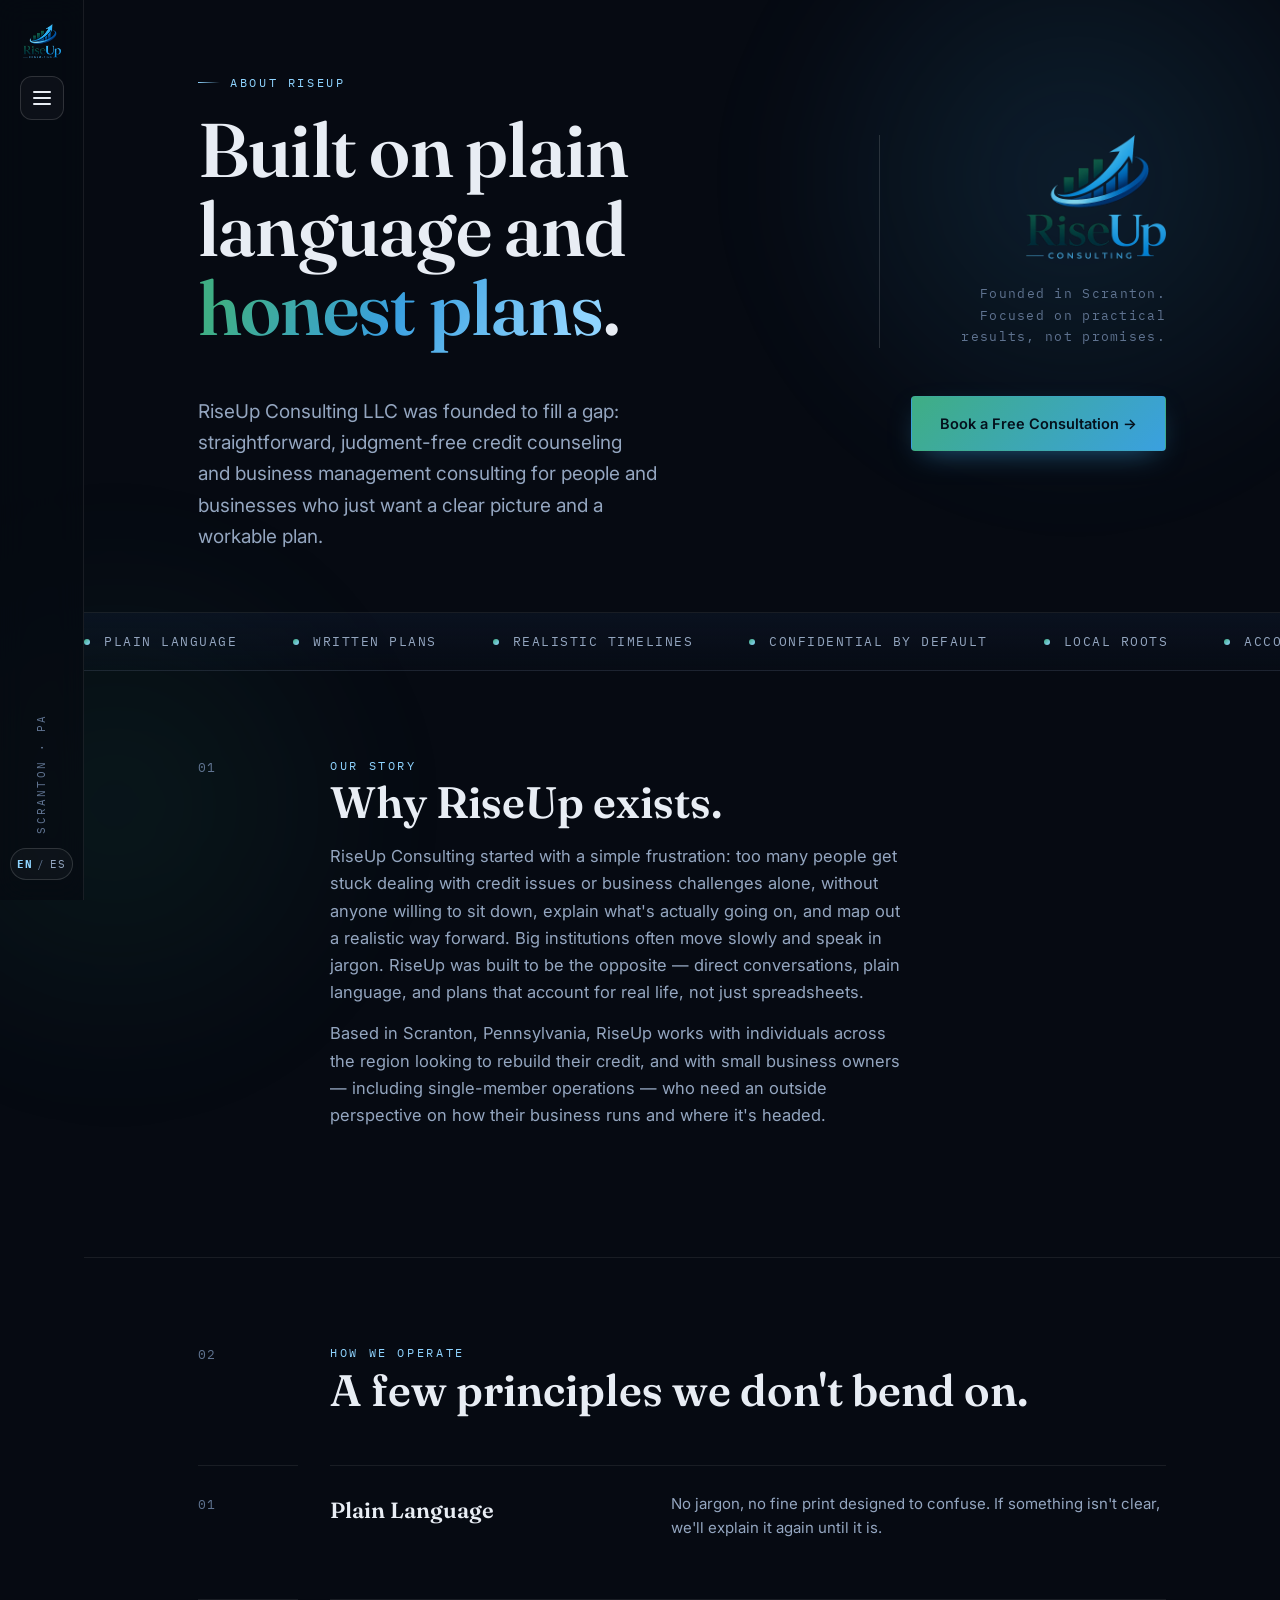
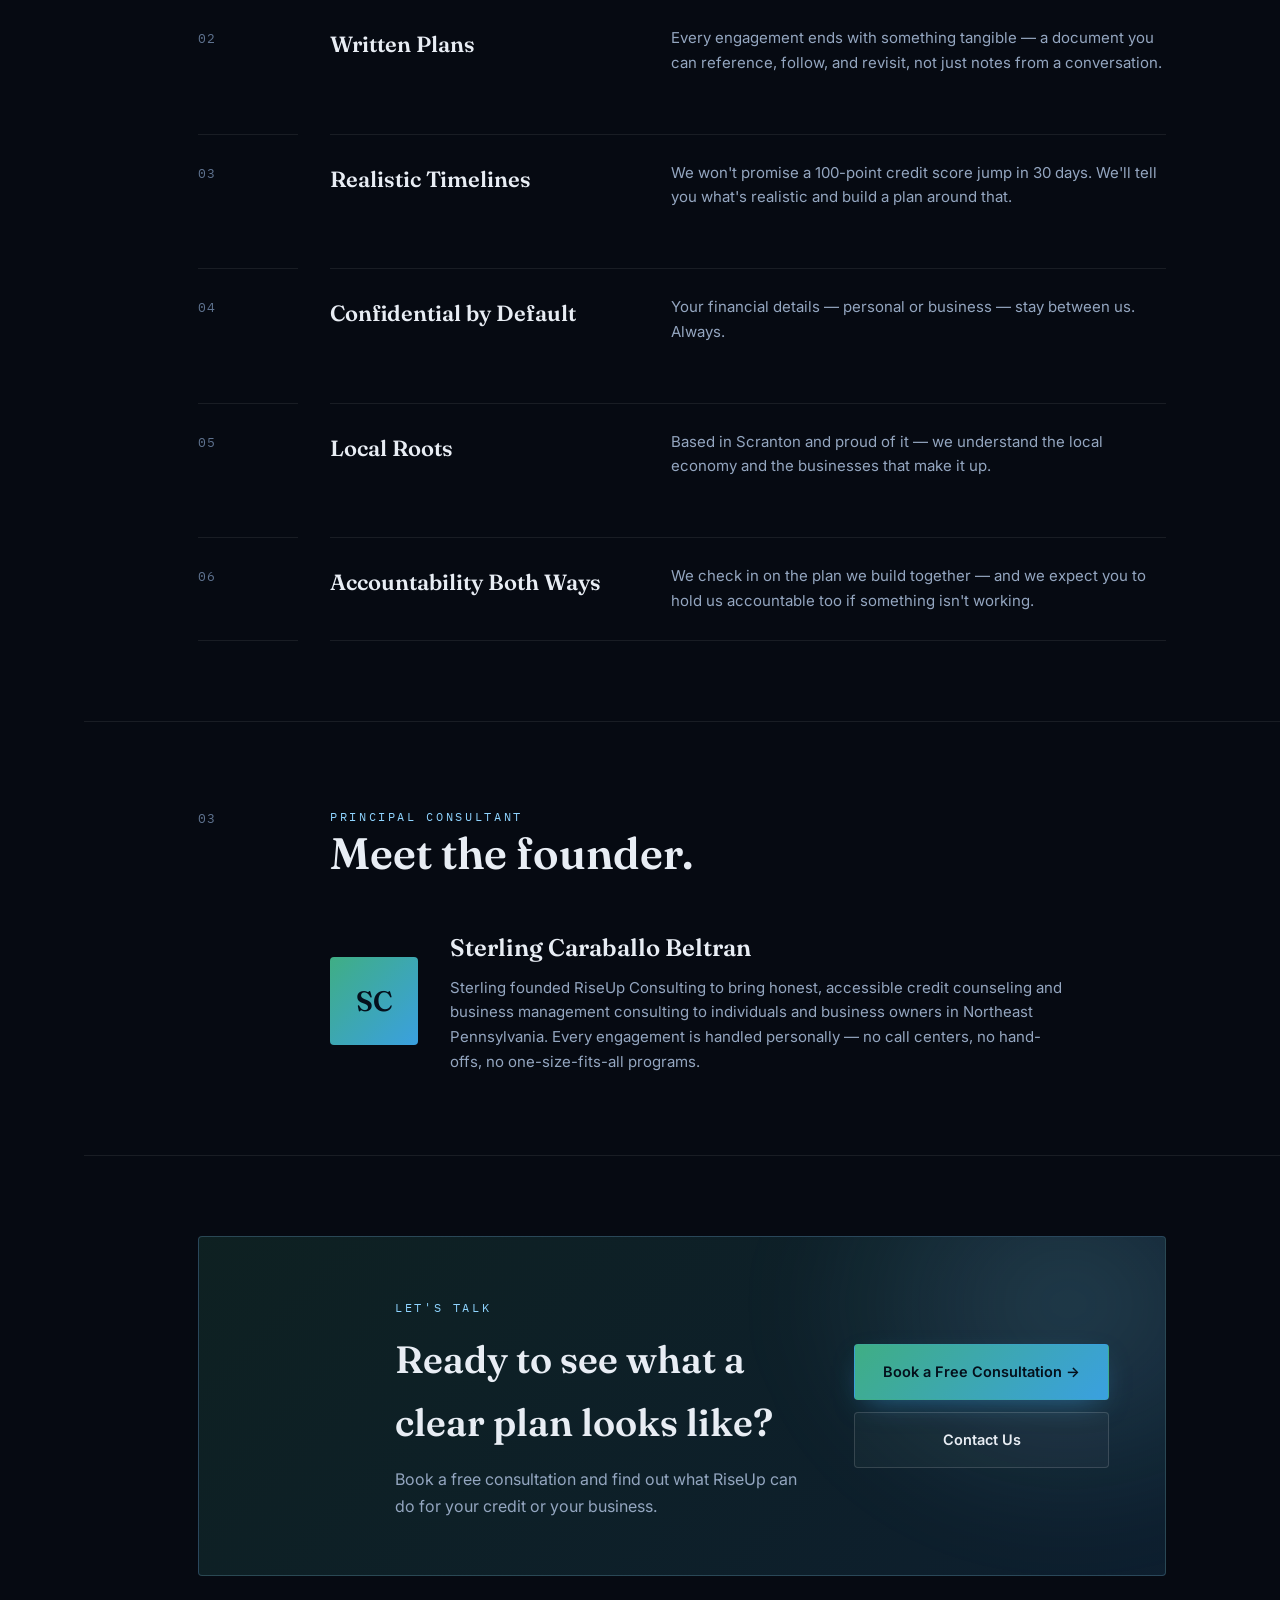
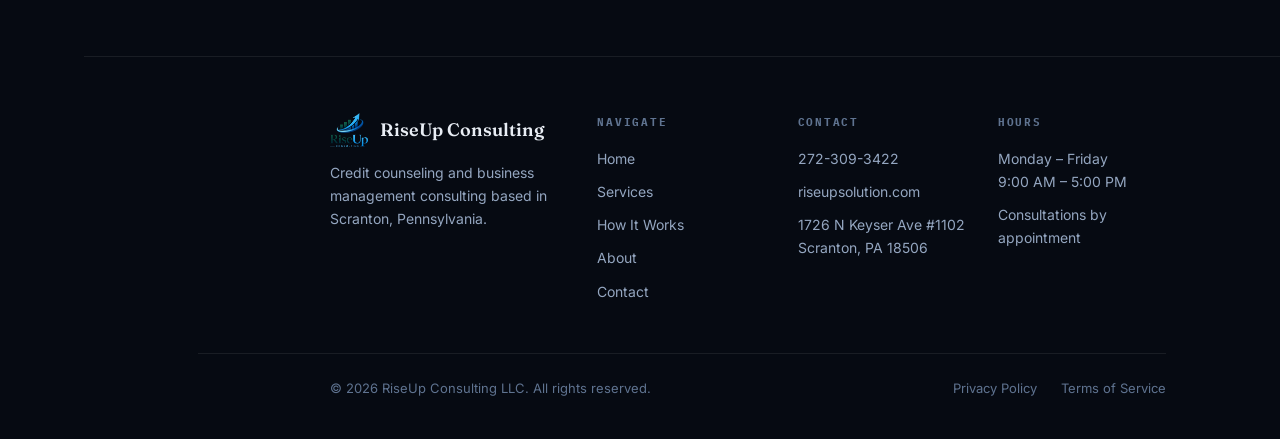
==== about.html @ 9108b045 "Add files via upload" ====
<!DOCTYPE html>
<html lang="en" data-lang="en">
<head>
  <meta charset="UTF-8" />
  <meta name="viewport" content="width=device-width, initial-scale=1.0" />
  <title>About | RiseUp Consulting</title>
  <meta name="description" content="Meet RiseUp Consulting, a Scranton, PA based credit counseling and business management consulting practice founded by Sterling Caraballo Beltran." />
  <link rel="preconnect" href="https://fonts.googleapis.com">
  <link rel="preconnect" href="https://fonts.gstatic.com" crossorigin>
  <link href="https://fonts.googleapis.com/css2?family=Fraunces:opsz,wght@9..144,500;9..144,600;9..144,700&family=Inter:wght@400;500;600;700&family=IBM+Plex+Mono:wght@400;500&display=swap" rel="stylesheet">
  <link rel="stylesheet" href="assets/styles.css" />
</head>
<body>

  <!-- ===== DESKTOP LEFT RAIL ===== -->
  <nav class="rail">
    <div class="rail-top">
      <a href="index.html" class="rail-logo"><img src="assets/logo.png" alt="RiseUp Consulting" /></a>
      <button class="rail-menu-btn" data-drawer-open aria-label="Open menu">
        <span></span><span></span><span></span>
      </button>
    </div>
    <div class="rail-bottom">
      <span class="rail-vertical-label">Scranton · PA</span>
      <button class="rail-lang" data-lang-toggle data-current="en" aria-label="Toggle language">
        <span class="lang-en">EN</span><span class="lang-pipe">/</span><span class="lang-es">ES</span>
      </button>
    </div>
  </nav>

  <!-- ===== MOBILE TOP BAR ===== -->
  <div class="mobile-bar">
    <a href="index.html" class="mobile-bar-brand">
      <img src="assets/logo.png" alt="RiseUp Consulting" />
      <span class="mobile-bar-brand-text">Rise<span class="accent" style="color:var(--blue-light);">Up</span></span>
    </a>
    <div class="mobile-bar-actions">
      <button class="mobile-lang" data-lang-toggle data-current="en" aria-label="Toggle language">
        <span class="lang-en">EN</span><span class="lang-pipe">/</span><span class="lang-es">ES</span>
      </button>
      <button class="mobile-menu-btn" data-drawer-open aria-label="Open menu">
        <span></span><span></span><span></span>
      </button>
    </div>
  </div>

  <!-- ===== NAV DRAWER ===== -->
  <div class="drawer-overlay" data-drawer-close></div>
  <aside class="drawer">
    <div class="drawer-head">
      <a href="index.html" class="drawer-brand">
        <img src="assets/logo.png" alt="RiseUp Consulting" />
        <span class="drawer-brand-text">Rise<span class="accent">Up</span> Consulting</span>
      </a>
      <button class="drawer-close" data-drawer-close aria-label="Close menu">✕</button>
    </div>
    <nav class="drawer-nav">
      <a href="index.html"><span class="idx">01</span> <span lang="en">Home</span><span lang="es">Inicio</span></a>
      <a href="services.html"><span class="idx">02</span> <span lang="en">Services</span><span lang="es">Servicios</span></a>
      <a href="how-it-works.html"><span class="idx">03</span> <span lang="en">How It Works</span><span lang="es">Cómo Funciona</span></a>
      <a href="about.html" class="active"><span class="idx">04</span> <span lang="en">About</span><span lang="es">Nosotros</span></a>
      <a href="contact.html"><span class="idx">05</span> <span lang="en">Contact</span><span lang="es">Contacto</span></a>
    </nav>
    <div class="drawer-cta">
      <a href="https://calendly.com/sterling-riseupsolution/30min" target="_blank" rel="noopener" class="btn btn-primary">
        <span lang="en">Book a Free Consultation →</span><span lang="es">Reservar Consulta Gratis →</span>
      </a>
      <div class="drawer-meta">
        272-309-3422<br>
        1726 N Keyser Ave #1102<br>
        Scranton, PA 18506
      </div>
    </div>
  </aside>

  <div class="page">

    <!-- ===== PAGE HEADER ===== -->
    <section class="hero">
      <div class="wrap">
        <div class="hero-top">
          <div>
            <span class="eyebrow"><span lang="en">About RiseUp</span><span lang="es">Sobre RiseUp</span></span>
            <h1>
              <span lang="en">Built on plain language and <span class="grad">honest plans</span>.</span>
              <span lang="es">Construido sobre lenguaje claro y <span class="grad">planes honestos</span>.</span>
            </h1>
          </div>
          <div class="hero-kicker">
            <img src="assets/logo.png" alt="RiseUp Consulting" class="hero-logo" />
            <span lang="en">Founded in Scranton.<br>Focused on practical results, not promises.</span>
            <span lang="es">Fundado en Scranton.<br>Enfocado en resultados prácticos, no promesas.</span>
          </div>
        </div>
        <div class="hero-bottom">
          <p class="hero-lead">
            <span lang="en">RiseUp Consulting LLC was founded to fill a gap: straightforward, judgment-free credit counseling and business management consulting for people and businesses who just want a clear picture and a workable plan.</span>
            <span lang="es">RiseUp Consulting LLC fue fundada para llenar un vacío: asesoría de crédito y consultoría de gestión empresarial directa y sin juicios para personas y negocios que solo quieren una imagen clara y un plan viable.</span>
          </p>
          <div class="hero-actions">
            <a href="https://calendly.com/sterling-riseupsolution/30min" target="_blank" rel="noopener" class="btn btn-primary">
              <span lang="en">Book a Free Consultation →</span><span lang="es">Reservar Consulta Gratis →</span>
            </a>
          </div>
        </div>
      </div>
    </section>

    <!-- ===== MARQUEE ===== -->
    <div class="marquee-section">
      <div class="marquee">
        <div class="marquee-track">
          <div class="marquee-item"><span class="dot"></span> <span lang="en">Plain Language</span><span lang="es">Lenguaje Claro</span></div>
          <div class="marquee-item"><span class="dot"></span> <span lang="en">Written Plans</span><span lang="es">Planes por Escrito</span></div>
          <div class="marquee-item"><span class="dot"></span> <span lang="en">Realistic Timelines</span><span lang="es">Plazos Realistas</span></div>
          <div class="marquee-item"><span class="dot"></span> <span lang="en">Confidential by Default</span><span lang="es">Confidencial por Defecto</span></div>
          <div class="marquee-item"><span class="dot"></span> <span lang="en">Local Roots</span><span lang="es">Raíces Locales</span></div>
          <div class="marquee-item"><span class="dot"></span> <span lang="en">Accountability Both Ways</span><span lang="es">Responsabilidad Mutua</span></div>
        </div>
      </div>
    </div>

    <!-- ===== FOUNDER STORY ===== -->
    <section class="section">
      <div class="wrap">
        <div class="section-head">
          <span class="sec-num">01</span>
          <div>
            <span class="eyebrow no-rule"><span lang="en">Our Story</span><span lang="es">Nuestra Historia</span></span>
            <h2><span lang="en">Why RiseUp exists.</span><span lang="es">Por qué existe RiseUp.</span></h2>
            <p>
              <span lang="en">RiseUp Consulting started with a simple frustration: too many people get stuck dealing with credit issues or business challenges alone, without anyone willing to sit down, explain what's actually going on, and map out a realistic way forward. Big institutions often move slowly and speak in jargon. RiseUp was built to be the opposite — direct conversations, plain language, and plans that account for real life, not just spreadsheets.</span>
              <span lang="es">RiseUp Consulting comenzó con una frustración simple: demasiadas personas se quedan atascadas lidiando solas con problemas de crédito o desafíos empresariales, sin nadie dispuesto a sentarse, explicar lo que realmente está pasando y trazar un camino realista hacia adelante. Las grandes instituciones a menudo se mueven lento y hablan en jerga. RiseUp fue construido para ser lo opuesto — conversaciones directas, lenguaje claro y planes que toman en cuenta la vida real, no solo hojas de cálculo.</span>
            </p>
            <p>
              <span lang="en">Based in Scranton, Pennsylvania, RiseUp works with individuals across the region looking to rebuild their credit, and with small business owners — including single-member operations — who need an outside perspective on how their business runs and where it's headed.</span>
              <span lang="es">Con sede en Scranton, Pensilvania, RiseUp trabaja con individuos de toda la región que buscan reconstruir su crédito, y con propietarios de pequeños negocios — incluidas operaciones de un solo dueño — que necesitan una perspectiva externa sobre cómo opera su negocio y hacia dónde se dirige.</span>
            </p>
          </div>
        </div>
      </div>
    </section>

    <!-- ===== VALUES — offset list ===== -->
    <section class="section">
      <div class="wrap">
        <div class="section-head">
          <span class="sec-num">02</span>
          <div>
            <span class="eyebrow no-rule"><span lang="en">How We Operate</span><span lang="es">Cómo Operamos</span></span>
            <h2><span lang="en">A few principles we don't bend on.</span><span lang="es">Algunos principios que no negociamos.</span></h2>
          </div>
        </div>
        <div class="offset-list">
          <div class="offset-row">
            <span class="row-num">01</span>
            <div class="row-body">
              <h3><span lang="en">Plain Language</span><span lang="es">Lenguaje Claro</span></h3>
              <p><span lang="en">No jargon, no fine print designed to confuse. If something isn't clear, we'll explain it again until it is.</span><span lang="es">Sin jerga, sin letra pequeña diseñada para confundir. Si algo no está claro, lo explicamos de nuevo hasta que lo esté.</span></p>
            </div>
          </div>
          <div class="offset-row">
            <span class="row-num">02</span>
            <div class="row-body">
              <h3><span lang="en">Written Plans</span><span lang="es">Planes por Escrito</span></h3>
              <p><span lang="en">Every engagement ends with something tangible — a document you can reference, follow, and revisit, not just notes from a conversation.</span><span lang="es">Cada proyecto termina con algo tangible — un documento que puedes consultar, seguir y revisar, no solo notas de una conversación.</span></p>
            </div>
          </div>
          <div class="offset-row">
            <span class="row-num">03</span>
            <div class="row-body">
              <h3><span lang="en">Realistic Timelines</span><span lang="es">Plazos Realistas</span></h3>
              <p><span lang="en">We won't promise a 100-point credit score jump in 30 days. We'll tell you what's realistic and build a plan around that.</span><span lang="es">No prometemos un aumento de 100 puntos en el puntaje de crédito en 30 días. Te diremos qué es realista y construiremos un plan en torno a eso.</span></p>
            </div>
          </div>
          <div class="offset-row">
            <span class="row-num">04</span>
            <div class="row-body">
              <h3><span lang="en">Confidential by Default</span><span lang="es">Confidencial por Defecto</span></h3>
              <p><span lang="en">Your financial details — personal or business — stay between us. Always.</span><span lang="es">Tus detalles financieros — personales o del negocio — se quedan entre nosotros. Siempre.</span></p>
            </div>
          </div>
          <div class="offset-row">
            <span class="row-num">05</span>
            <div class="row-body">
              <h3><span lang="en">Local Roots</span><span lang="es">Raíces Locales</span></h3>
              <p><span lang="en">Based in Scranton and proud of it — we understand the local economy and the businesses that make it up.</span><span lang="es">Con sede en Scranton y orgullosos de ello — entendemos la economía local y los negocios que la conforman.</span></p>
            </div>
          </div>
          <div class="offset-row">
            <span class="row-num">06</span>
            <div class="row-body">
              <h3><span lang="en">Accountability Both Ways</span><span lang="es">Responsabilidad Mutua</span></h3>
              <p><span lang="en">We check in on the plan we build together — and we expect you to hold us accountable too if something isn't working.</span><span lang="es">Damos seguimiento al plan que construimos juntos — y esperamos que tú también nos hagas responsables si algo no está funcionando.</span></p>
            </div>
          </div>
        </div>
      </div>
    </section>

    <!-- ===== FOUNDER BLOCK ===== -->
    <section class="section">
      <div class="wrap">
        <div class="section-head">
          <span class="sec-num">03</span>
          <div>
            <span class="eyebrow no-rule"><span lang="en">Principal Consultant</span><span lang="es">Consultor Principal</span></span>
            <h2><span lang="en">Meet the founder.</span><span lang="es">Conoce al fundador.</span></h2>
          </div>
        </div>
        <div class="founder-block">
          <div></div>
          <div class="founder-avatar">SC</div>
          <div>
            <h3 style="font-family: var(--display); font-size: 24px; font-weight: 600; margin-bottom: 8px;">Sterling Caraballo Beltran</h3>
            <p style="color: var(--muted); font-size: 15px; max-width: 620px;">
              <span lang="en">Sterling founded RiseUp Consulting to bring honest, accessible credit counseling and business management consulting to individuals and business owners in Northeast Pennsylvania. Every engagement is handled personally — no call centers, no hand-offs, no one-size-fits-all programs.</span>
              <span lang="es">Sterling fundó RiseUp Consulting para ofrecer asesoría de crédito y consultoría de gestión empresarial honesta y accesible a individuos y propietarios de negocios en el noreste de Pensilvania. Cada proyecto se maneja personalmente — sin centros de llamadas, sin transferencias, sin programas genéricos.</span>
            </p>
          </div>
        </div>
      </div>
    </section>

    <!-- ===== CTA ===== -->
    <section class="section">
      <div class="wrap">
        <div class="cta-band">
          <div></div>
          <div class="cta-band-text">
            <span class="eyebrow no-rule"><span lang="en">Let's Talk</span><span lang="es">Hablemos</span></span>
            <h2><span lang="en">Ready to see what a clear plan looks like?</span><span lang="es">¿Listo para ver cómo se ve un plan claro?</span></h2>
            <p><span lang="en">Book a free consultation and find out what RiseUp can do for your credit or your business.</span><span lang="es">Reserva una consulta gratuita y descubre qué puede hacer RiseUp por tu crédito o tu negocio.</span></p>
          </div>
          <div class="cta-actions">
            <a href="https://calendly.com/sterling-riseupsolution/30min" target="_blank" rel="noopener" class="btn btn-primary">
              <span lang="en">Book a Free Consultation →</span><span lang="es">Reservar Consulta Gratis →</span>
            </a>
            <a href="contact.html" class="btn btn-ghost"><span lang="en">Contact Us</span><span lang="es">Contáctanos</span></a>
          </div>
        </div>
      </div>
    </section>

    <!-- ===== FOOTER ===== -->
    <footer>
      <div class="wrap">
        <div class="footer-grid">
          <div></div>
          <div class="footer-col">
            <div class="footer-brand">
              <img src="assets/logo.png" alt="RiseUp Consulting logo" />
              <span class="footer-brand-text">RiseUp Consulting</span>
            </div>
            <p><span lang="en">Credit counseling and business management consulting based in Scranton, Pennsylvania.</span><span lang="es">Asesoría de crédito y consultoría de gestión empresarial con sede en Scranton, Pensilvania.</span></p>
          </div>
          <div class="footer-col">
            <h4><span lang="en">Navigate</span><span lang="es">Navegar</span></h4>
            <a href="index.html"><span lang="en">Home</span><span lang="es">Inicio</span></a>
            <a href="services.html"><span lang="en">Services</span><span lang="es">Servicios</span></a>
            <a href="how-it-works.html"><span lang="en">How It Works</span><span lang="es">Cómo Funciona</span></a>
            <a href="about.html"><span lang="en">About</span><span lang="es">Nosotros</span></a>
            <a href="contact.html"><span lang="en">Contact</span><span lang="es">Contacto</span></a>
          </div>
          <div class="footer-col">
            <h4><span lang="en">Contact</span><span lang="es">Contacto</span></h4>
            <a href="tel:2723093422">272-309-3422</a>
            <a href="https://riseupsolution.com">riseupsolution.com</a>
            <p>1726 N Keyser Ave #1102<br>Scranton, PA 18506</p>
          </div>
          <div class="footer-col">
            <h4><span lang="en">Hours</span><span lang="es">Horario</span></h4>
            <p><span lang="en">Monday – Friday<br>9:00 AM – 5:00 PM</span><span lang="es">Lunes – Viernes<br>9:00 AM – 5:00 PM</span></p>
            <p><span lang="en">Consultations by appointment</span><span lang="es">Consultas con cita previa</span></p>
          </div>
        </div>
        <div class="footer-bottom">
          <span>© 2026 RiseUp Consulting LLC. <span lang="en">All rights reserved.</span><span lang="es">Todos los derechos reservados.</span></span>
          <div class="legal-links">
            <a href="privacy.html"><span lang="en">Privacy Policy</span><span lang="es">Política de Privacidad</span></a>
            <a href="terms.html"><span lang="en">Terms of Service</span><span lang="es">Términos de Servicio</span></a>
          </div>
        </div>
      </div>
    </footer>

  </div>

  <script src="assets/main.js"></script>
</body>
</html>
---- assets/styles.css ----
/* ============================================================
   RiseUp Consulting — Shared Styles (v2)
   Palette:
   --ink:        #060a12  (near-black navy, page base)
   --panel:      #0d1626  (raised panel)
   --panel-2:    #111d33  (raised panel, lighter)
   --line:       rgba(255,255,255,0.08)
   --teal:       #1e7a5f
   --teal-light: #3fae84
   --blue:       #3aa0e0
   --blue-light: #8fd4ff
   --ink-text:   #e8edf4
   --muted:      #94a6c0
   Type:
   --display: "Fraunces", serif
   --body:    "Inter", sans-serif
   --mono:    "IBM Plex Mono", monospace
   ============================================================ */

:root {
  --ink: #060a12;
  --panel: #0d1626;
  --panel-2: #111d33;
  --line: rgba(255, 255, 255, 0.08);
  --line-strong: rgba(255, 255, 255, 0.14);
  --teal: #1e7a5f;
  --teal-light: #3fae84;
  --blue: #3aa0e0;
  --blue-deep: #1c5fa8;
  --blue-light: #8fd4ff;
  --ink-text: #e8edf4;
  --muted: #94a6c0;
  --muted-2: #5f7390;

  --display: "Fraunces", Georgia, serif;
  --body: "Inter", -apple-system, BlinkMacSystemFont, "Segoe UI", sans-serif;
  --mono: "IBM Plex Mono", "SF Mono", monospace;

  --rail-w: 84px;
  --content-max: 1080px;
}

* { margin: 0; padding: 0; box-sizing: border-box; }

html { scroll-behavior: smooth; }

body {
  background: var(--ink);
  color: var(--ink-text);
  font-family: var(--body);
  font-size: 16px;
  line-height: 1.65;
  -webkit-font-smoothing: antialiased;
  overflow-x: hidden;
}

a { color: inherit; text-decoration: none; }
img { display: block; max-width: 100%; }

/* Ambient background glows */
body::before {
  content: "";
  position: fixed;
  top: -20%;
  right: -12%;
  width: 56vw;
  height: 56vw;
  background: radial-gradient(circle, rgba(58, 160, 224, 0.14) 0%, rgba(58, 160, 224, 0) 65%);
  filter: blur(40px);
  pointer-events: none;
  z-index: 0;
}

body::after {
  content: "";
  position: fixed;
  bottom: -25%;
  left: -16%;
  width: 50vw;
  height: 50vw;
  background: radial-gradient(circle, rgba(30, 122, 95, 0.12) 0%, rgba(30, 122, 95, 0) 65%);
  filter: blur(40px);
  pointer-events: none;
  z-index: 0;
}

/* ============================================================
   LEFT RAIL (desktop persistent nav)
   ============================================================ */
.rail {
  position: fixed;
  top: 0;
  left: 0;
  bottom: 0;
  width: var(--rail-w);
  display: flex;
  flex-direction: column;
  align-items: center;
  justify-content: space-between;
  padding: 24px 0 20px;
  border-right: 1px solid var(--line);
  background: rgba(6, 10, 18, 0.7);
  backdrop-filter: blur(14px);
  z-index: 200;
}

.rail-top { display: flex; flex-direction: column; align-items: center; gap: 18px; }

.rail-logo img { width: 38px; height: auto; }

.rail-menu-btn {
  width: 44px;
  height: 44px;
  border-radius: 12px;
  border: 1px solid var(--line-strong);
  background: rgba(255, 255, 255, 0.03);
  display: flex;
  flex-direction: column;
  align-items: center;
  justify-content: center;
  gap: 4px;
  cursor: pointer;
  transition: border-color 0.2s ease, background 0.2s ease;
}

.rail-menu-btn:hover { border-color: var(--blue-light); background: rgba(143, 212, 255, 0.06); }

.rail-menu-btn span {
  display: block;
  width: 18px;
  height: 2px;
  background: var(--ink-text);
  border-radius: 1px;
  transition: transform 0.25s ease, opacity 0.25s ease;
}

.rail-menu-btn.open span:nth-child(1) { transform: translateY(6px) rotate(45deg); }
.rail-menu-btn.open span:nth-child(2) { opacity: 0; }
.rail-menu-btn.open span:nth-child(3) { transform: translateY(-6px) rotate(-45deg); }

.rail-bottom { display: flex; flex-direction: column; align-items: center; gap: 14px; }

.rail-lang {
  font-family: var(--mono);
  font-size: 11px;
  letter-spacing: 0.1em;
  border: 1px solid var(--line-strong);
  border-radius: 999px;
  padding: 8px 6px;
  background: rgba(255, 255, 255, 0.03);
  color: var(--muted);
  cursor: pointer;
  display: flex;
  align-items: center;
  gap: 4px;
  transition: border-color 0.2s ease, color 0.2s ease;
}

.rail-lang:hover { border-color: var(--blue-light); color: var(--ink-text); }

.rail-lang .lang-pipe { color: var(--muted-2); }

.rail-lang[data-current="en"] .lang-en,
.rail-lang[data-current="es"] .lang-es {
  color: var(--blue-light);
  font-weight: 700;
}

.rail-vertical-label {
  font-family: var(--mono);
  font-size: 11px;
  letter-spacing: 0.2em;
  text-transform: uppercase;
  color: var(--muted-2);
  writing-mode: vertical-rl;
  transform: rotate(180deg);
}

/* ============================================================
   NAV DRAWER (slides from left, over the rail)
   ============================================================ */
.drawer-overlay {
  position: fixed;
  inset: 0;
  background: rgba(2, 4, 9, 0.6);
  backdrop-filter: blur(2px);
  opacity: 0;
  visibility: hidden;
  transition: opacity 0.3s ease, visibility 0.3s ease;
  z-index: 250;
}

.drawer-overlay.open { opacity: 1; visibility: visible; }

.drawer {
  position: fixed;
  top: 0;
  left: 0;
  bottom: 0;
  width: min(380px, 86vw);
  background: linear-gradient(165deg, var(--panel-2), var(--panel));
  border-right: 1px solid var(--line-strong);
  z-index: 260;
  transform: translateX(-100%);
  transition: transform 0.35s cubic-bezier(.22,.68,.36,1);
  display: flex;
  flex-direction: column;
  padding: 28px 28px 28px;
  overflow-y: auto;
}

.drawer.open { transform: translateX(0); }

.drawer-head {
  display: flex;
  align-items: center;
  justify-content: space-between;
  margin-bottom: 40px;
}

.drawer-brand {
  display: flex;
  align-items: center;
  gap: 12px;
}

.drawer-brand img { height: 36px; }

.drawer-brand-text {
  font-family: var(--display);
  font-size: 19px;
  font-weight: 600;
}

.drawer-brand-text .accent { color: var(--blue-light); }

.drawer-close {
  width: 36px;
  height: 36px;
  border-radius: 10px;
  border: 1px solid var(--line-strong);
  background: rgba(255, 255, 255, 0.03);
  color: var(--ink-text);
  font-size: 18px;
  cursor: pointer;
  display: flex;
  align-items: center;
  justify-content: center;
}

.drawer-nav {
  display: flex;
  flex-direction: column;
  gap: 4px;
  margin-bottom: 32px;
}

.drawer-nav a {
  font-family: var(--display);
  font-size: 26px;
  font-weight: 500;
  padding: 12px 0;
  color: var(--muted);
  border-bottom: 1px solid var(--line);
  display: flex;
  align-items: baseline;
  gap: 14px;
  transition: color 0.2s ease, padding-left 0.2s ease;
}

.drawer-nav a .idx {
  font-family: var(--mono);
  font-size: 12px;
  color: var(--muted-2);
}

.drawer-nav a:hover,
.drawer-nav a.active {
  color: var(--ink-text);
  padding-left: 8px;
}

.drawer-nav a.active .idx { color: var(--blue-light); }

.drawer-cta {
  margin-top: auto;
  display: flex;
  flex-direction: column;
  gap: 14px;
}

.drawer-meta {
  font-family: var(--mono);
  font-size: 12px;
  color: var(--muted-2);
  line-height: 1.8;
}

/* ============================================================
   MOBILE TOP BAR
   ============================================================ */
.mobile-bar {
  display: none;
  position: sticky;
  top: 0;
  z-index: 150;
  align-items: center;
  justify-content: space-between;
  padding: 14px 20px;
  background: rgba(6, 10, 18, 0.85);
  backdrop-filter: blur(14px);
  border-bottom: 1px solid var(--line);
}

.mobile-bar-brand {
  display: flex;
  align-items: center;
  gap: 10px;
}

.mobile-bar-brand img { height: 32px; }

.mobile-bar-brand-text {
  font-family: var(--display);
  font-size: 17px;
  font-weight: 600;
}

.mobile-bar-brand-text .accent { color: var(--blue-light); }

.mobile-bar-actions {
  display: flex;
  align-items: center;
  gap: 10px;
}

.mobile-lang {
  font-family: var(--mono);
  font-size: 11px;
  letter-spacing: 0.08em;
  border: 1px solid var(--line-strong);
  border-radius: 999px;
  padding: 7px 10px;
  background: rgba(255, 255, 255, 0.03);
  color: var(--muted);
  cursor: pointer;
}

.mobile-lang[data-current="en"] .lang-en,
.mobile-lang[data-current="es"] .lang-es {
  color: var(--blue-light);
  font-weight: 700;
}

.mobile-lang .lang-pipe { color: var(--muted-2); }

.mobile-menu-btn {
  width: 40px;
  height: 40px;
  border-radius: 10px;
  border: 1px solid var(--line-strong);
  background: rgba(255, 255, 255, 0.03);
  display: flex;
  flex-direction: column;
  align-items: center;
  justify-content: center;
  gap: 4px;
  cursor: pointer;
}

.mobile-menu-btn span {
  display: block;
  width: 16px;
  height: 2px;
  background: var(--ink-text);
  border-radius: 1px;
  transition: transform 0.25s ease, opacity 0.25s ease;
}

.mobile-menu-btn.open span:nth-child(1) { transform: translateY(6px) rotate(45deg); }
.mobile-menu-btn.open span:nth-child(2) { opacity: 0; }
.mobile-menu-btn.open span:nth-child(3) { transform: translateY(-6px) rotate(-45deg); }

/* ============================================================
   MAIN LAYOUT SHIFT
   ============================================================ */
.page {
  margin-left: var(--rail-w);
  position: relative;
  z-index: 1;
}

.wrap {
  max-width: var(--content-max);
  padding: 0 56px;
  margin: 0 auto;
}

/* ============================================================
   EYEBROW / labels
   ============================================================ */
.eyebrow {
  font-family: var(--mono);
  font-size: 12px;
  letter-spacing: 0.22em;
  text-transform: uppercase;
  color: var(--blue-light);
  display: inline-flex;
  align-items: center;
  gap: 10px;
}

.eyebrow::before {
  content: "";
  width: 22px;
  height: 1px;
  background: linear-gradient(90deg, var(--blue-light), transparent);
}

.eyebrow.no-rule::before { display: none; }

/* ============================================================
   HERO — asymmetric editorial layout
   ============================================================ */
.hero {
  padding: 64px 0 60px;
  border-bottom: 1px solid var(--line);
}

.hero-top {
  display: grid;
  grid-template-columns: 2.2fr 1fr;
  gap: 48px;
  align-items: end;
  margin-bottom: 48px;
}

.hero-kicker {
  font-family: var(--mono);
  font-size: 13px;
  letter-spacing: 0.1em;
  color: var(--muted-2);
  text-align: right;
  border-left: 1px solid var(--line-strong);
  padding-left: 20px;
}

.hero-logo {
  width: 140px;
  height: auto;
  margin: 0 0 24px auto;
  opacity: 0.92;
}

.hero h1 {
  font-family: var(--display);
  font-size: clamp(40px, 6.4vw, 76px);
  line-height: 1.04;
  font-weight: 600;
  letter-spacing: -0.01em;
  margin: 18px 0 0;
}

.hero h1 .grad {
  background: linear-gradient(120deg, var(--teal-light) 10%, var(--blue) 50%, var(--blue-light) 90%);
  -webkit-background-clip: text;
  background-clip: text;
  color: transparent;
}

.hero-bottom {
  display: grid;
  grid-template-columns: 1fr 1fr;
  gap: 48px;
  align-items: start;
}

.hero-lead {
  font-size: 19px;
  color: var(--muted);
  max-width: 480px;
}

.hero-actions {
  display: flex;
  gap: 16px;
  align-items: center;
  flex-wrap: wrap;
  justify-content: flex-end;
}

/* ============================================================
   Buttons
   ============================================================ */
.btn {
  display: inline-flex;
  align-items: center;
  gap: 10px;
  padding: 15px 28px;
  border-radius: 4px;
  font-weight: 600;
  font-size: 14.5px;
  cursor: pointer;
  transition: transform 0.2s ease, box-shadow 0.2s ease, background 0.2s ease, border-color 0.2s ease;
  border: 1px solid transparent;
  font-family: var(--body);
}

.btn-primary {
  background: linear-gradient(135deg, var(--teal-light), var(--blue));
  color: #04101c;
  box-shadow: 0 10px 30px -12px rgba(58, 160, 224, 0.6);
}

.btn-primary:hover {
  transform: translateY(-2px);
  box-shadow: 0 14px 34px -10px rgba(58, 160, 224, 0.75);
}

.btn-ghost {
  background: rgba(255, 255, 255, 0.03);
  border-color: var(--line-strong);
  color: var(--ink-text);
}

.btn-ghost:hover {
  border-color: var(--blue-light);
  background: rgba(143, 212, 255, 0.06);
}

/* ============================================================
   MARQUEE strip
   ============================================================ */
.marquee-section {
  border-bottom: 1px solid var(--line);
  background: linear-gradient(180deg, rgba(17, 29, 51, 0.4), rgba(13, 22, 38, 0.15));
  padding: 18px 0;
  overflow: hidden;
}

.marquee {
  display: flex;
  white-space: nowrap;
  width: max-content;
  animation: marquee-scroll 40s linear infinite;
}

.marquee:hover { animation-play-state: paused; }

.marquee-track {
  display: flex;
  align-items: center;
  gap: 56px;
  padding-right: 56px;
}

.marquee-item {
  display: flex;
  align-items: center;
  gap: 14px;
  font-family: var(--mono);
  font-size: 12.5px;
  letter-spacing: 0.12em;
  text-transform: uppercase;
  color: var(--muted);
}

.marquee-item .dot {
  width: 6px;
  height: 6px;
  border-radius: 50%;
  background: linear-gradient(135deg, var(--teal-light), var(--blue-light));
  flex-shrink: 0;
}

@keyframes marquee-scroll {
  from { transform: translateX(0); }
  to { transform: translateX(-50%); }
}

/* ============================================================
   SECTIONS — numbered editorial blocks
   ============================================================ */
section { position: relative; z-index: 1; }

.section {
  padding: 80px 0;
  border-bottom: 1px solid var(--line);
}

.section:last-of-type { border-bottom: none; }

.section-head {
  display: grid;
  grid-template-columns: 100px 1fr;
  gap: 32px;
  margin-bottom: 48px;
}

.section-head .sec-num {
  font-family: var(--mono);
  font-size: 13px;
  color: var(--muted-2);
  letter-spacing: 0.1em;
  padding-top: 6px;
}

.section-head h2 {
  font-family: var(--display);
  font-size: clamp(28px, 4vw, 44px);
  font-weight: 600;
  line-height: 1.18;
}

.section-head p {
  color: var(--muted);
  font-size: 16.5px;
  margin-top: 14px;
  max-width: 580px;
}

/* ============================================================
   OFFSET LIST — replaces symmetric card grids
   ============================================================ */
.offset-list {
  display: grid;
  grid-template-columns: 100px 1fr;
  gap: 32px;
}

.offset-row {
  display: contents;
}

.offset-row .row-num {
  font-family: var(--mono);
  font-size: 13px;
  color: var(--muted-2);
  letter-spacing: 0.1em;
  padding-top: 28px;
  border-top: 1px solid var(--line);
}

.offset-row .row-body {
  padding: 26px 0;
  border-top: 1px solid var(--line);
  display: grid;
  grid-template-columns: 1fr 1.6fr;
  gap: 32px;
  align-items: start;
  transition: padding-left 0.3s ease;
}

.offset-row:hover .row-body { padding-left: 12px; }
.offset-row:hover .row-num { color: var(--blue-light); }

.offset-row .row-body h3 {
  font-family: var(--display);
  font-size: 22px;
  font-weight: 600;
}

.offset-row .row-body p {
  color: var(--muted);
  font-size: 15px;
}

.offset-row:last-child .row-body,
.offset-row:last-child .row-num { border-bottom: 1px solid var(--line); }

/* Tag pills inside offset rows */
.tag-row {
  display: flex;
  gap: 8px;
  flex-wrap: wrap;
  margin-top: 14px;
}

.tag {
  font-family: var(--mono);
  font-size: 11px;
  letter-spacing: 0.08em;
  text-transform: uppercase;
  border: 1px solid var(--line-strong);
  border-radius: 999px;
  padding: 5px 12px;
  color: var(--muted);
  background: rgba(255, 255, 255, 0.02);
}

/* ============================================================
   PULL QUOTE / FEATURE BLOCK
   ============================================================ */
.pull-block {
  position: relative;
  border-radius: 4px;
  background: linear-gradient(155deg, rgba(63, 174, 132, 0.10), rgba(58, 160, 224, 0.08) 55%, var(--panel) 100%);
  border: 1px solid var(--line-strong);
  padding: 48px;
  overflow: hidden;
}

.pull-block::before {
  content: "";
  position: absolute;
  top: -40%;
  right: -20%;
  width: 60%;
  height: 80%;
  background: radial-gradient(circle, rgba(143, 212, 255, 0.16), transparent 70%);
  filter: blur(40px);
  pointer-events: none;
}

.pull-block .pull-mark {
  font-family: var(--display);
  font-size: 64px;
  line-height: 1;
  color: var(--blue-light);
  opacity: 0.4;
  margin-bottom: 8px;
}

.pull-block p.pull-text {
  font-family: var(--display);
  font-size: clamp(22px, 3vw, 32px);
  line-height: 1.4;
  font-weight: 500;
  position: relative;
  z-index: 1;
  max-width: 720px;
}

.pull-block .pull-cite {
  margin-top: 24px;
  font-family: var(--mono);
  font-size: 13px;
  color: var(--muted-2);
  position: relative;
  z-index: 1;
}

/* ============================================================
   PROCESS STEPS (How It Works) — vertical timeline style
   ============================================================ */
.timeline {
  display: grid;
  grid-template-columns: 100px 1fr;
  gap: 32px;
}

.timeline-row {
  display: contents;
}

.timeline-marker {
  display: flex;
  flex-direction: column;
  align-items: center;
  gap: 8px;
}

.timeline-marker .dot {
  width: 14px;
  height: 14px;
  border-radius: 50%;
  background: linear-gradient(135deg, var(--teal-light), var(--blue-light));
  flex-shrink: 0;
  margin-top: 6px;
}

.timeline-marker .line {
  flex: 1;
  width: 1px;
  background: var(--line);
  min-height: 40px;
}

.timeline-row:last-child .timeline-marker .line { display: none; }

.timeline-content {
  padding-bottom: 56px;
}

.timeline-content .t-eyebrow {
  font-family: var(--mono);
  font-size: 12px;
  letter-spacing: 0.16em;
  text-transform: uppercase;
  color: var(--blue-light);
  margin-bottom: 10px;
}

.timeline-content h3 {
  font-family: var(--display);
  font-size: 26px;
  font-weight: 600;
  margin-bottom: 12px;
}

.timeline-content p {
  color: var(--muted);
  font-size: 15.5px;
  max-width: 640px;
  margin-bottom: 14px;
}

.timeline-content .checklist {
  list-style: none;
  display: flex;
  flex-direction: column;
  gap: 8px;
  margin-top: 14px;
}

.timeline-content .checklist li {
  display: flex;
  gap: 12px;
  align-items: flex-start;
  font-size: 14.5px;
  color: var(--ink-text);
}

.timeline-content .checklist li .mark {
  flex-shrink: 0;
  width: 20px;
  height: 20px;
  border-radius: 50%;
  background: linear-gradient(135deg, var(--teal-light), var(--blue));
  display: flex;
  align-items: center;
  justify-content: center;
  font-size: 11px;
  color: #04101c;
  margin-top: 2px;
}

/* ============================================================
   STAT STRIP
   ============================================================ */
.stat-strip {
  display: grid;
  grid-template-columns: 100px repeat(4, 1fr);
  gap: 32px;
  align-items: end;
}

.stat-strip .stat {
  border-left: 1px solid var(--line);
  padding-left: 20px;
}

.stat-strip .stat .num {
  font-family: var(--display);
  font-size: 38px;
  font-weight: 600;
  background: linear-gradient(120deg, var(--teal-light), var(--blue-light));
  -webkit-background-clip: text;
  background-clip: text;
  color: transparent;
}

.stat-strip .stat .label {
  font-family: var(--mono);
  font-size: 11.5px;
  letter-spacing: 0.12em;
  text-transform: uppercase;
  color: var(--muted-2);
  margin-top: 8px;
}

/* ============================================================
   COMPARISON TABLE
   ============================================================ */
.table-wrap {
  border: 1px solid var(--line);
  border-radius: 4px;
  overflow: hidden;
  background: var(--panel);
}

table { width: 100%; border-collapse: collapse; font-size: 14.5px; }

th, td {
  text-align: left;
  padding: 16px 22px;
  border-bottom: 1px solid var(--line);
}

th {
  font-family: var(--mono);
  font-size: 11px;
  letter-spacing: 0.14em;
  text-transform: uppercase;
  color: var(--muted-2);
  background: rgba(17, 29, 51, 0.5);
}

tr:last-child td { border-bottom: none; }

td.highlight { color: var(--blue-light); font-weight: 600; }

/* ============================================================
   TESTIMONIAL STACK
   ============================================================ */
.quote-stack {
  display: flex;
  flex-direction: column;
  gap: 0;
}

.quote-row {
  display: grid;
  grid-template-columns: 100px 1fr;
  gap: 32px;
  padding: 28px 0;
  border-top: 1px solid var(--line);
}

.quote-row:last-child { border-bottom: 1px solid var(--line); }

.quote-row .avatar {
  width: 44px;
  height: 44px;
  border-radius: 50%;
  background: linear-gradient(135deg, var(--teal-light), var(--blue));
  display: flex;
  align-items: center;
  justify-content: center;
  font-family: var(--display);
  font-weight: 600;
  color: #04101c;
  font-size: 15px;
}

.quote-row .quote-content p.quote { font-size: 16.5px; margin-bottom: 12px; }
.quote-row .quote-content .who { font-family: var(--mono); font-size: 12px; color: var(--muted-2); letter-spacing: 0.06em; }

/* ============================================================
   FOUNDER BLOCK
   ============================================================ */
.founder-block {
  display: grid;
  grid-template-columns: 100px auto 1fr;
  gap: 32px;
  align-items: center;
}

.founder-avatar {
  width: 88px;
  height: 88px;
  border-radius: 4px;
  background: linear-gradient(135deg, var(--teal-light), var(--blue));
  display: flex;
  align-items: center;
  justify-content: center;
  font-family: var(--display);
  font-size: 28px;
  font-weight: 600;
  color: #04101c;
}

/* ============================================================
   CTA BAND
   ============================================================ */
.cta-band {
  position: relative;
  border-radius: 4px;
  background: linear-gradient(135deg, rgba(63, 174, 132, 0.14), rgba(58, 160, 224, 0.14));
  border: 1px solid rgba(143, 212, 255, 0.22);
  padding: 56px;
  overflow: hidden;
  display: grid;
  grid-template-columns: 100px 1fr auto;
  gap: 40px;
  align-items: center;
}

.cta-band::before {
  content: "";
  position: absolute;
  top: -50%;
  left: 60%;
  width: 60%;
  height: 140%;
  background: radial-gradient(ellipse at center, rgba(143, 212, 255, 0.16), transparent 70%);
  filter: blur(40px);
  pointer-events: none;
}

.cta-band-text {
  position: relative;
  z-index: 1;
}

.cta-band h2 {
  font-family: var(--display);
  font-size: clamp(26px, 3.6vw, 38px);
  font-weight: 600;
  position: relative;
  z-index: 1;
  margin-top: 10px;
}

.cta-band p {
  color: var(--muted);
  margin-top: 12px;
  position: relative;
  z-index: 1;
}

.cta-band .cta-actions {
  display: flex;
  flex-direction: column;
  gap: 12px;
  position: relative;
  z-index: 1;
  min-width: 220px;
}

.cta-band .cta-actions .btn { justify-content: center; white-space: nowrap; }

/* ============================================================
   FORM (Contact)
   ============================================================ */
.form-block {
  display: grid;
  grid-template-columns: 100px 1fr 1fr;
  gap: 32px;
}

.form-row { display: grid; grid-template-columns: 1fr 1fr; gap: 18px; margin-bottom: 18px; }
.form-row.full { grid-template-columns: 1fr; }

.field label {
  display: block;
  font-family: var(--mono);
  font-size: 11px;
  letter-spacing: 0.12em;
  text-transform: uppercase;
  color: var(--muted-2);
  margin-bottom: 8px;
}

.field input,
.field select,
.field textarea {
  width: 100%;
  background: rgba(255, 255, 255, 0.03);
  border: 1px solid var(--line-strong);
  border-radius: 4px;
  padding: 12px 14px;
  color: var(--ink-text);
  font-family: var(--body);
  font-size: 14.5px;
  transition: border-color 0.2s ease, background 0.2s ease;
}

.field input:focus,
.field select:focus,
.field textarea:focus {
  outline: none;
  border-color: var(--blue-light);
  background: rgba(143, 212, 255, 0.05);
}

.field textarea { resize: vertical; min-height: 120px; }

.form-status {
  font-family: var(--mono);
  font-size: 13px;
  margin-top: 14px;
  display: none;
}

.form-status.show { display: block; }
.form-status.success { color: var(--teal-light); }
.form-status.error { color: #e08f8f; }

/* ============================================================
   INFO ROWS (contact details)
   ============================================================ */
.info-row {
  display: flex;
  align-items: flex-start;
  gap: 16px;
  padding: 20px 0;
  border-top: 1px solid var(--line);
}

.info-row:last-child { border-bottom: 1px solid var(--line); }

.info-row .icon {
  font-size: 18px;
  width: 36px;
  height: 36px;
  border-radius: 4px;
  display: flex;
  align-items: center;
  justify-content: center;
  background: linear-gradient(135deg, rgba(63, 174, 132, 0.16), rgba(58, 160, 224, 0.16));
  border: 1px solid var(--line-strong);
  flex-shrink: 0;
}

.info-row h4 { font-size: 14.5px; margin-bottom: 4px; }
.info-row p { color: var(--muted); font-size: 14px; margin: 0; }

/* ============================================================
   FAQ
   ============================================================ */
.faq-item {
  border-top: 1px solid var(--line);
}

.faq-item:last-child { border-bottom: 1px solid var(--line); }

.faq-item summary {
  padding: 22px 0;
  cursor: pointer;
  font-weight: 600;
  font-size: 15.5px;
  display: flex;
  justify-content: space-between;
  align-items: center;
  list-style: none;
}

.faq-item summary::-webkit-details-marker { display: none; }

.faq-item summary::after {
  content: "+";
  font-family: var(--mono);
  font-size: 20px;
  color: var(--blue-light);
  transition: transform 0.2s ease;
  flex-shrink: 0;
  margin-left: 16px;
}

.faq-item[open] summary::after { transform: rotate(45deg); }

.faq-item .faq-body {
  padding: 0 0 22px;
  color: var(--muted);
  font-size: 14.5px;
  max-width: 680px;
}

/* ============================================================
   FOOTER
   ============================================================ */
footer {
  padding: 56px 0 40px;
  border-top: 1px solid var(--line);
}

.footer-grid {
  display: grid;
  grid-template-columns: 100px 1.4fr 1fr 1fr 1fr;
  gap: 32px;
  margin-bottom: 40px;
}

.footer-brand {
  display: flex;
  align-items: center;
  gap: 12px;
  margin-bottom: 14px;
}

.footer-brand img { height: 34px; }

.footer-brand-text {
  font-family: var(--display);
  font-size: 18px;
  font-weight: 600;
}

.footer-col h4 {
  font-family: var(--mono);
  font-size: 11px;
  letter-spacing: 0.16em;
  text-transform: uppercase;
  color: var(--muted-2);
  margin-bottom: 16px;
}

.footer-col a,
.footer-col p {
  display: block;
  color: var(--muted);
  font-size: 14px;
  margin-bottom: 10px;
  transition: color 0.2s ease;
}

.footer-col a:hover { color: var(--blue-light); }

.footer-bottom {
  border-top: 1px solid var(--line);
  padding-top: 24px;
  display: flex;
  justify-content: space-between;
  align-items: center;
  font-size: 13px;
  color: var(--muted-2);
  flex-wrap: wrap;
  gap: 12px;
  padding-left: 132px;
}

.footer-bottom .legal-links {
  display: flex;
  gap: 24px;
}

.footer-bottom .legal-links a:hover { color: var(--blue-light); }

/* ============================================================
   LEGAL PAGES (Privacy / Terms)
   ============================================================ */
.legal-body {
  max-width: 720px;
}

.legal-body h2 {
  font-family: var(--display);
  font-size: 24px;
  font-weight: 600;
  margin: 36px 0 14px;
}

.legal-body h2:first-child { margin-top: 0; }

.legal-body p,
.legal-body li {
  color: var(--muted);
  font-size: 15px;
  margin-bottom: 12px;
}

.legal-body ul {
  padding-left: 22px;
  margin-bottom: 12px;
}

.legal-body .updated {
  font-family: var(--mono);
  font-size: 12px;
  letter-spacing: 0.1em;
  text-transform: uppercase;
  color: var(--muted-2);
  margin-bottom: 32px;
}

/* ============================================================
   TRANSLATION — language visibility toggling
   ============================================================ */
[lang="es"] { display: none; }
html[data-lang="es"] [lang="es"] { display: revert; }
html[data-lang="es"] [lang="en"] { display: none; }

span[lang="es"] { display: none; }
html[data-lang="es"] span[lang="es"] { display: inline; }
html[data-lang="es"] span[lang="en"] { display: none; }

/* ============================================================
   RESPONSIVE
   ============================================================ */
@media (max-width: 1080px) {
  .wrap { padding: 0 40px; }
  .hero-top { grid-template-columns: 1fr; gap: 16px; }
  .hero-kicker { text-align: left; border-left: none; padding-left: 0; }
  .hero-logo { width: 100px; margin: 0 0 16px 0; }
  .section-head,
  .offset-list,
  .timeline,
  .stat-strip,
  .quote-stack .quote-row,
  .founder-block,
  .form-block {
    grid-template-columns: 1fr;
  }
  .cta-band {
    grid-template-columns: 1fr;
    gap: 24px;
  }
  .cta-band .cta-actions { min-width: 0; }
  .section-head .sec-num,
  .offset-row .row-num,
  .timeline-marker,
  .stat-strip .stat:first-child,
  .quote-row .avatar {
    display: none;
  }
  .offset-row .row-body { grid-template-columns: 1fr; gap: 8px; padding-left: 0 !important; }
  .stat-strip { grid-template-columns: repeat(2, 1fr); gap: 24px; }
  .stat-strip .stat { border-left: none; border-top: 1px solid var(--line); padding: 16px 0 0; }
  .cta-band { padding: 36px; gap: 20px; }
  .footer-grid { grid-template-columns: 1fr 1fr; gap: 32px 24px; }
  .footer-bottom { padding-left: 0; }
}

@media (max-width: 760px) {
  :root { --rail-w: 0px; }
  .rail { display: none; }
  .page { margin-left: 0; }
  .mobile-bar { display: flex; }
  .wrap { padding: 0 22px; }
  .hero { padding: 36px 0 40px; }
  .hero-bottom { grid-template-columns: 1fr; gap: 28px; }
  .hero-actions { justify-content: flex-start; }
  .hero-logo { display: none; }
  .section { padding: 56px 0; }
  .marquee-item { font-size: 11px; }
  .stat-strip { grid-template-columns: 1fr 1fr; }
  .form-row { grid-template-columns: 1fr; }
  .footer-grid { grid-template-columns: 1fr; gap: 28px; }
  table { font-size: 13px; }
  th, td { padding: 12px 14px; }
}
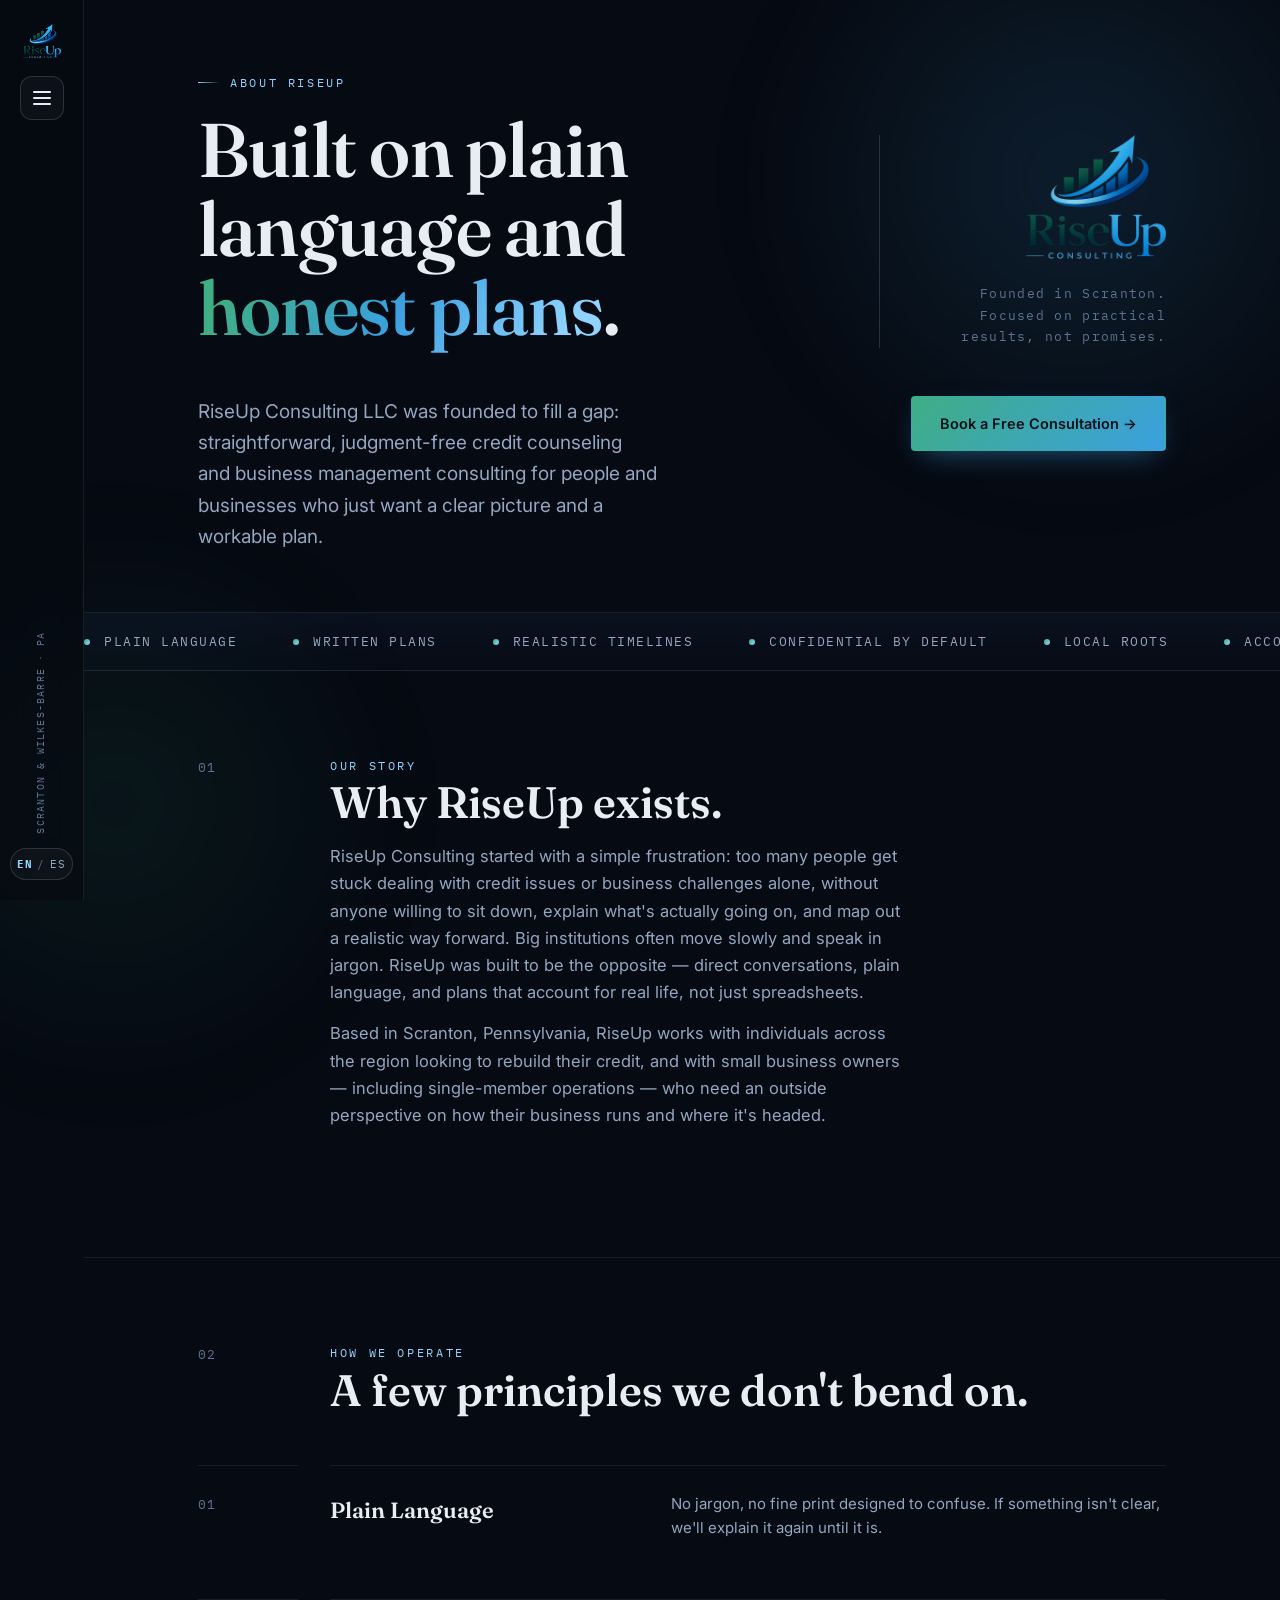
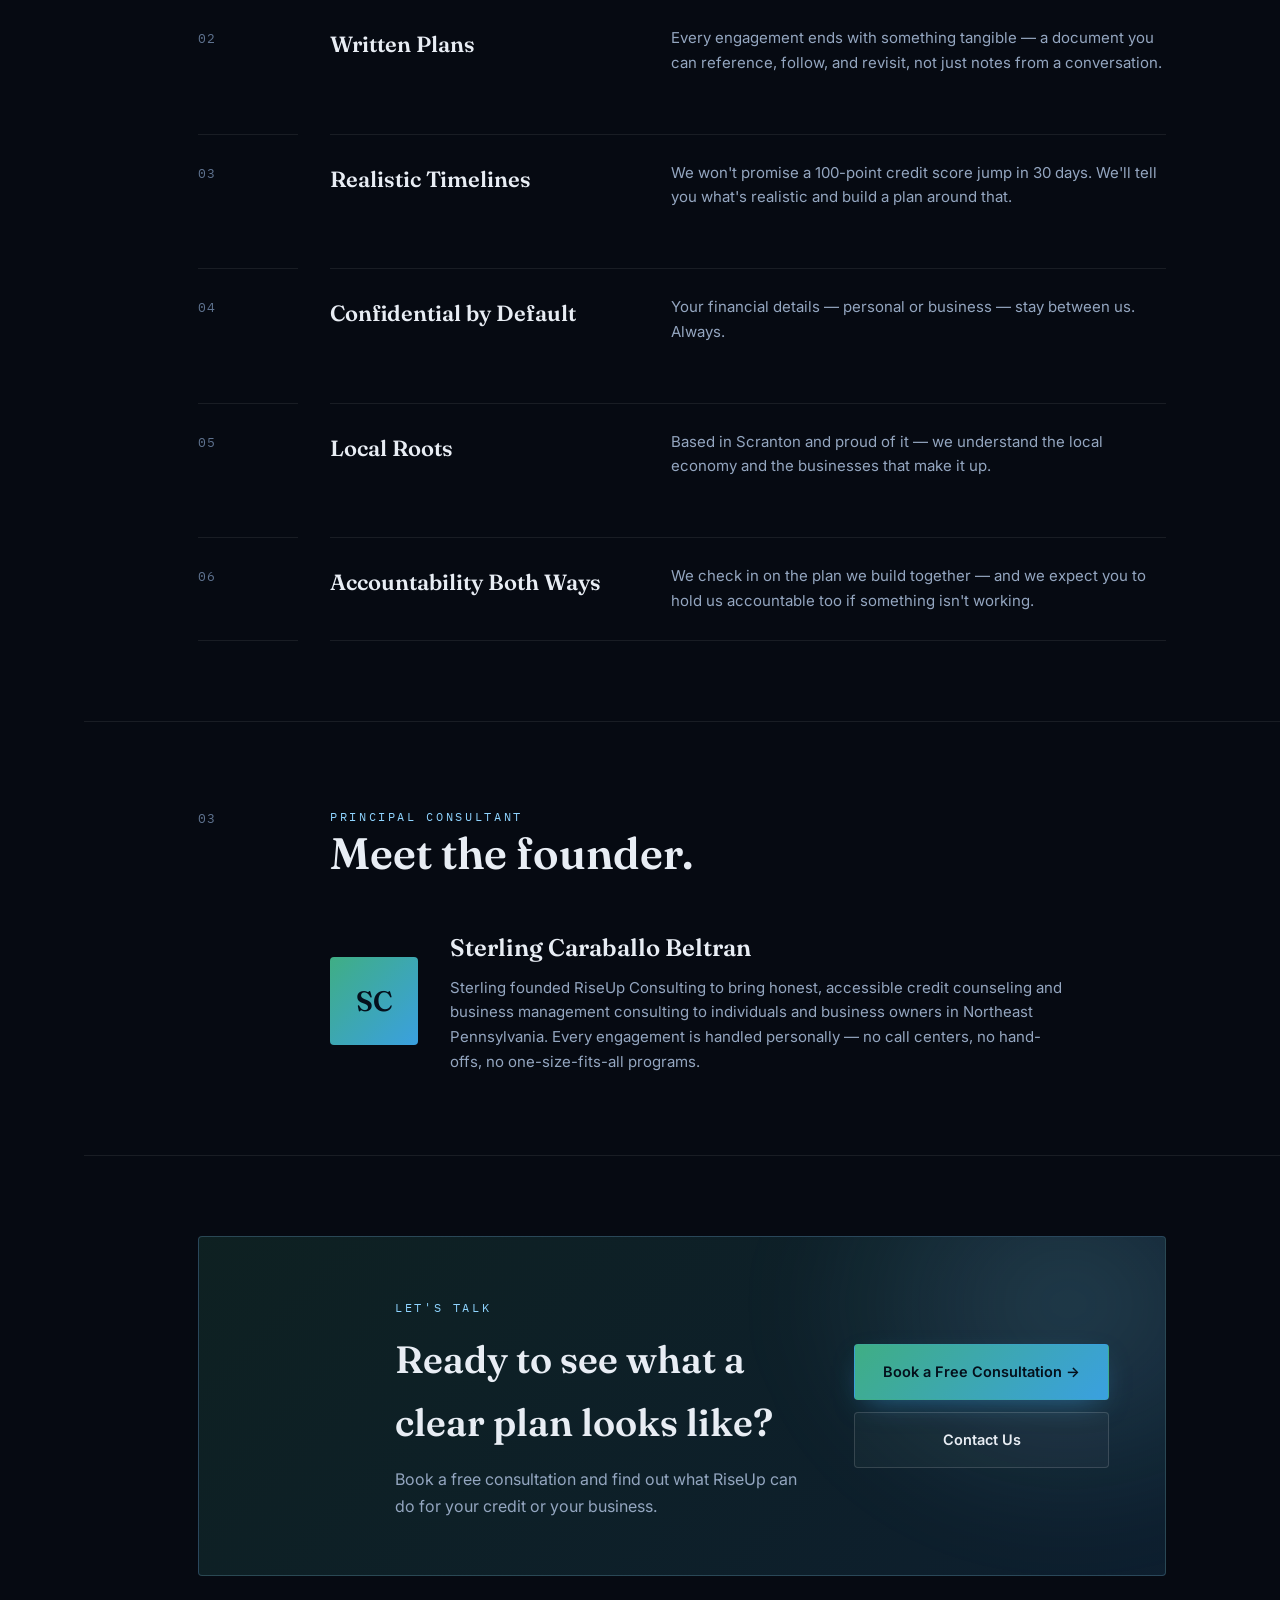
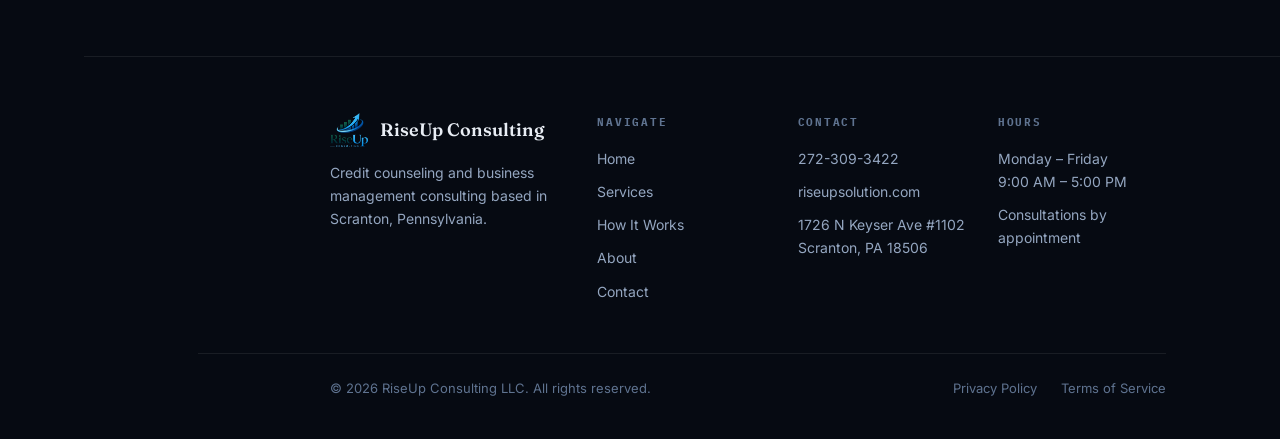
==== commit 0fe654ae: "Add files via upload" ====
--- a/about.html
+++ b/about.html
@@ -21,7 +21,7 @@
       </button>
     </div>
     <div class="rail-bottom">
-      <span class="rail-vertical-label">Scranton · PA</span>
+      <span class="rail-vertical-label">Scranton &amp; Wilkes-Barre · PA</span>
       <button class="rail-lang" data-lang-toggle data-current="en" aria-label="Toggle language">
         <span class="lang-en">EN</span><span class="lang-pipe">/</span><span class="lang-es">ES</span>
       </button>
--- a/assets/styles.css
+++ b/assets/styles.css
@@ -168,12 +168,13 @@
 
 .rail-vertical-label {
   font-family: var(--mono);
-  font-size: 11px;
-  letter-spacing: 0.2em;
+  font-size: 10px;
+  letter-spacing: 0.12em;
   text-transform: uppercase;
   color: var(--muted-2);
   writing-mode: vertical-rl;
   transform: rotate(180deg);
+  white-space: nowrap;
 }
 
 /* ============================================================
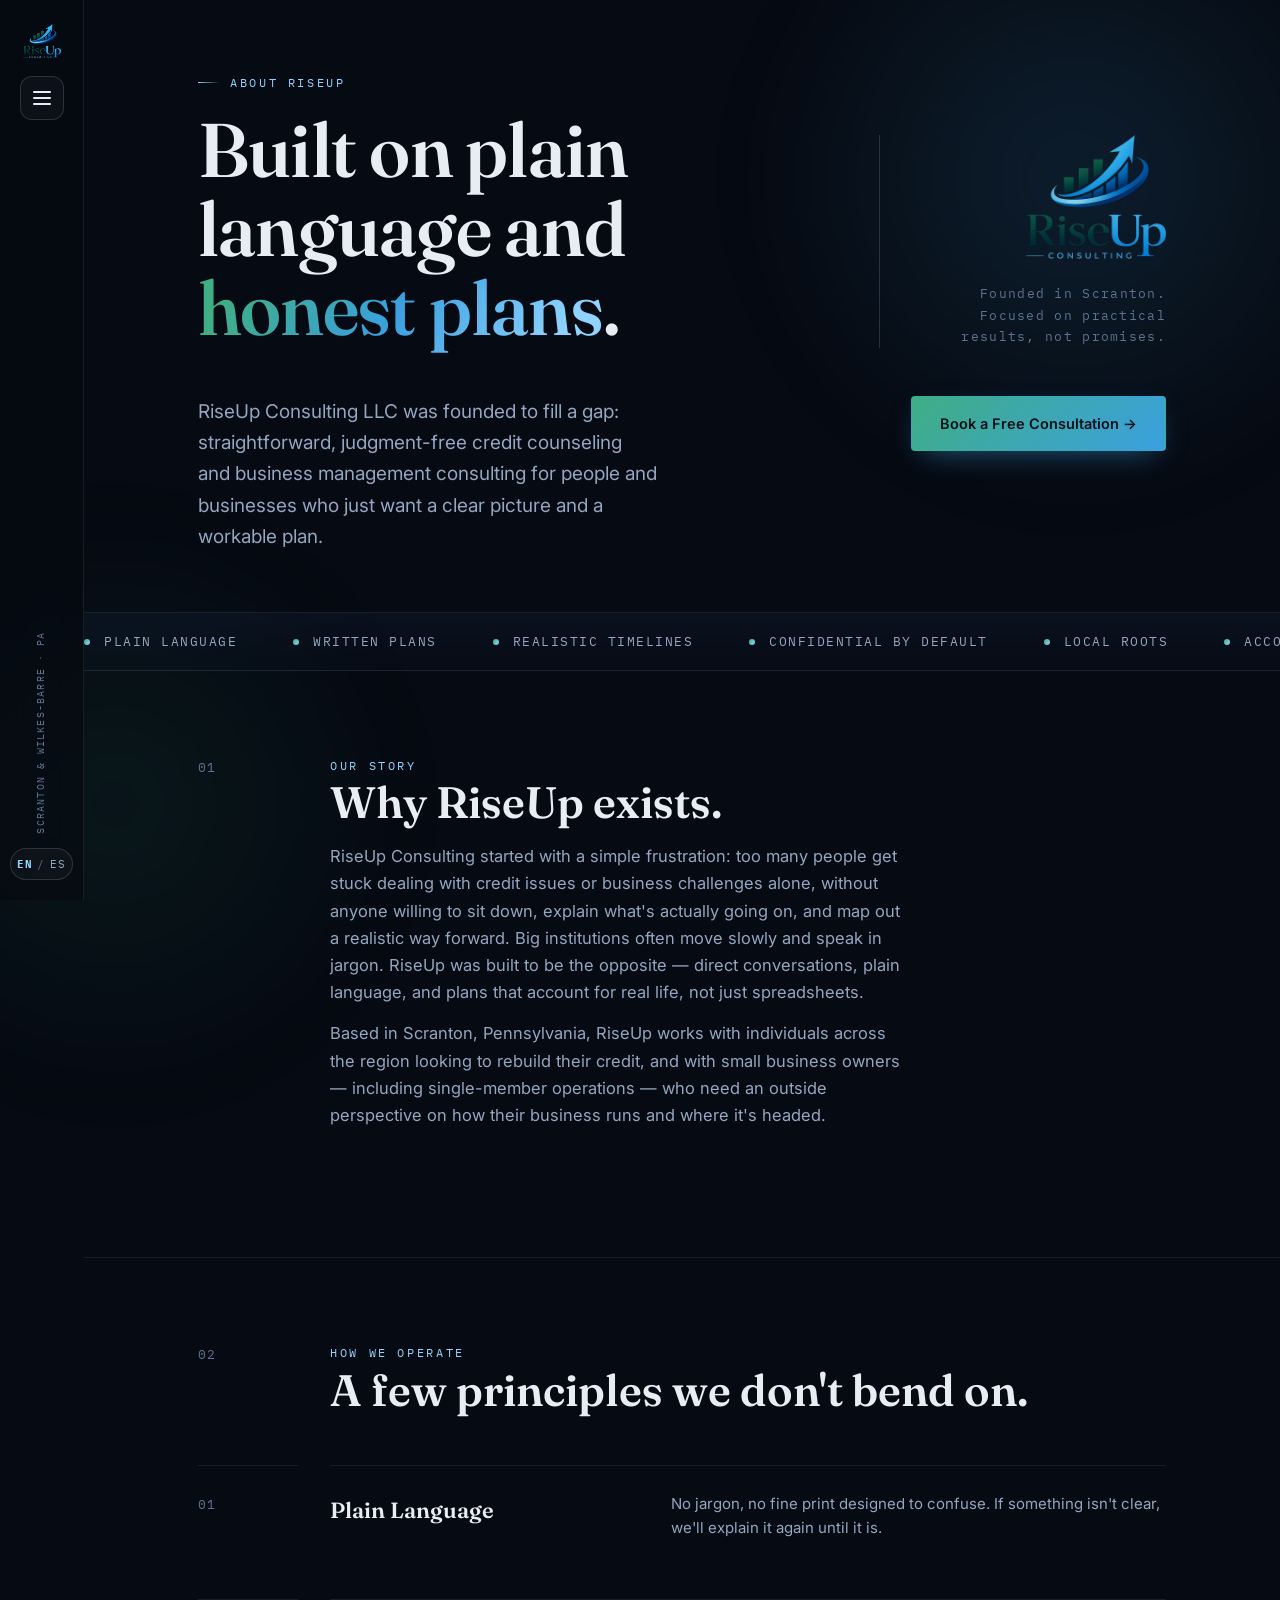
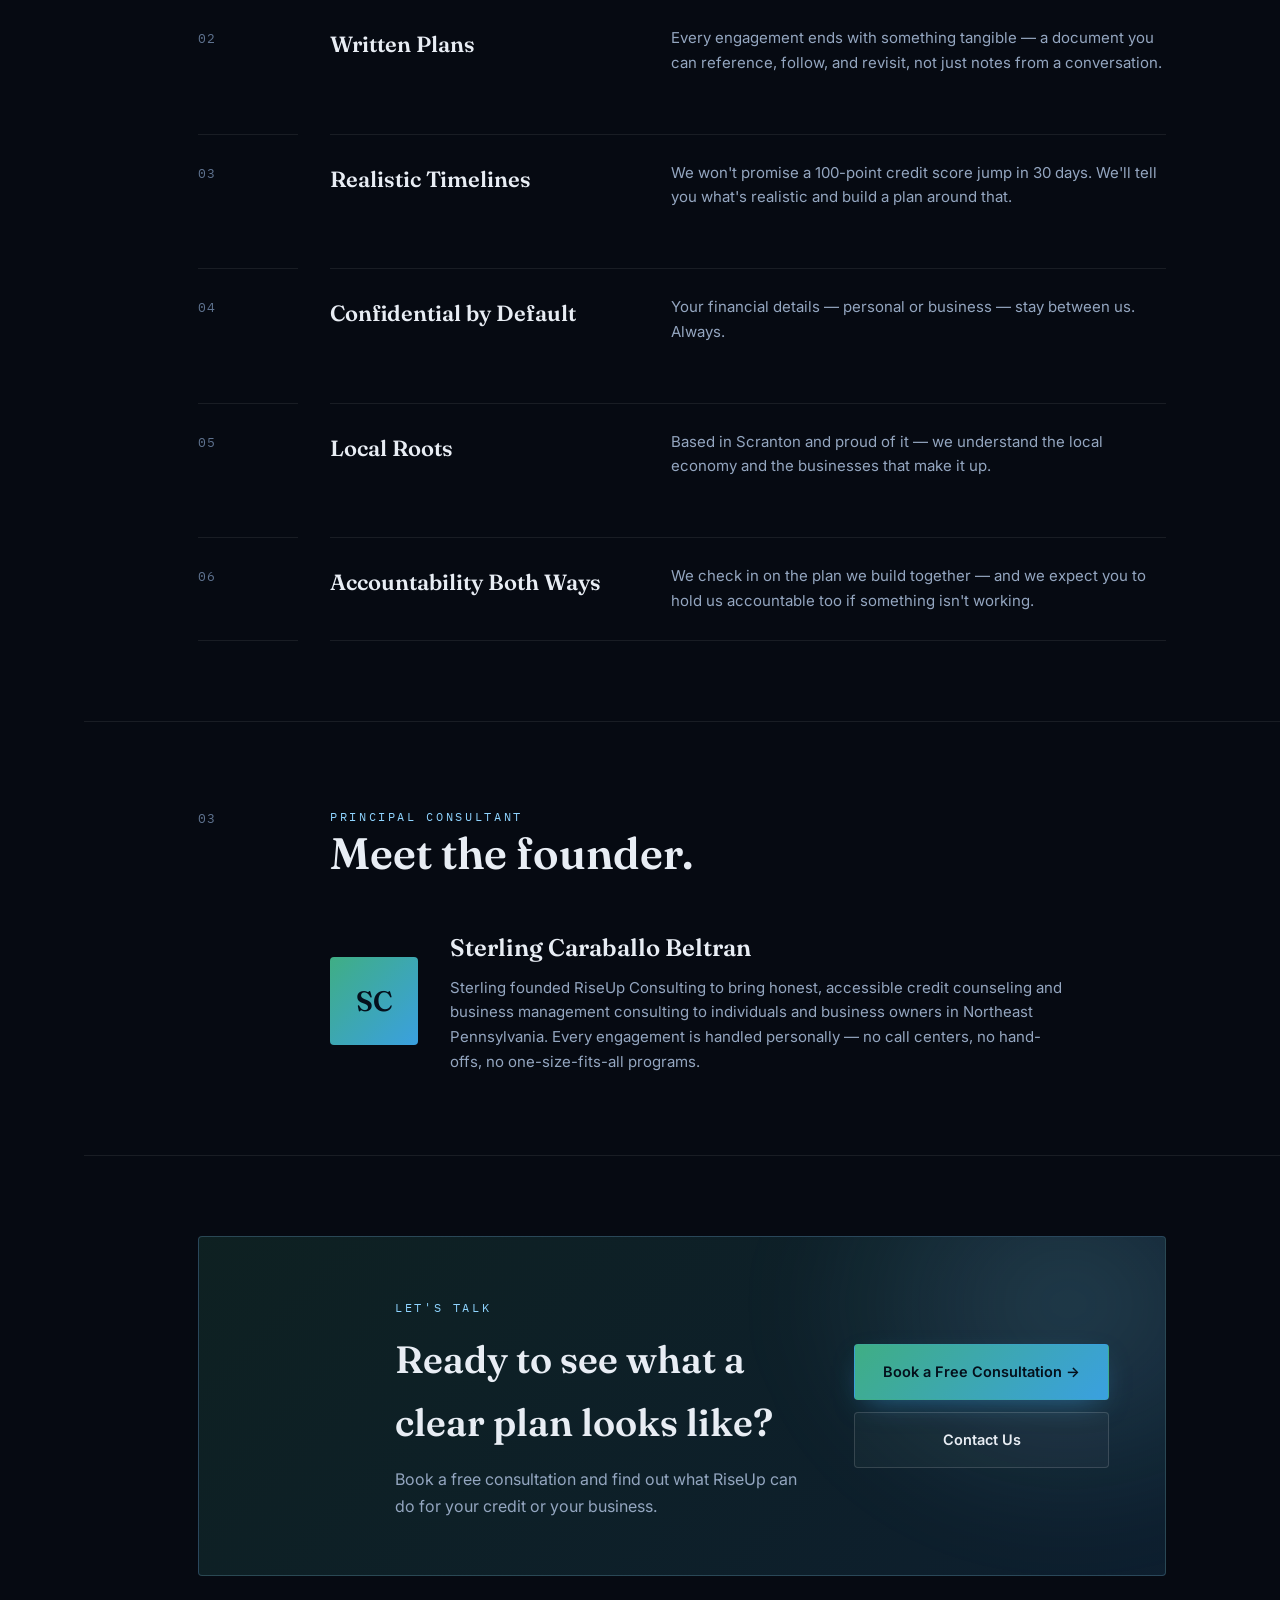
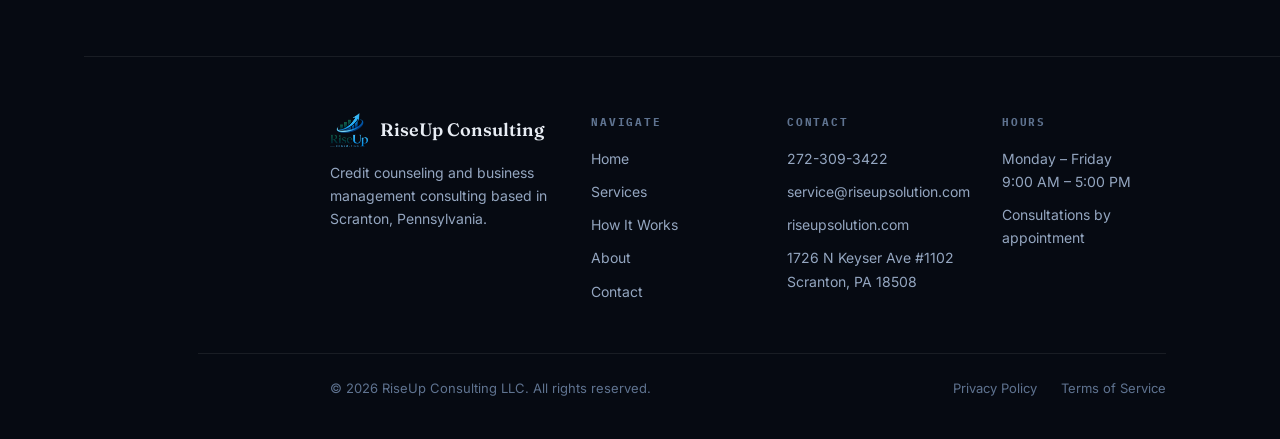
==== commit 63d94248: "Add files via upload" ====
--- a/about.html
+++ b/about.html
@@ -68,7 +68,7 @@
       <div class="drawer-meta">
         272-309-3422<br>
         1726 N Keyser Ave #1102<br>
-        Scranton, PA 18506
+        Scranton, PA 18508
       </div>
     </div>
   </aside>
@@ -265,8 +265,9 @@
           <div class="footer-col">
             <h4><span lang="en">Contact</span><span lang="es">Contacto</span></h4>
             <a href="tel:2723093422">272-309-3422</a>
+            <a href="mailto:service@riseupsolution.com">service@riseupsolution.com</a>
             <a href="https://riseupsolution.com">riseupsolution.com</a>
-            <p>1726 N Keyser Ave #1102<br>Scranton, PA 18506</p>
+            <p>1726 N Keyser Ave #1102<br>Scranton, PA 18508</p>
           </div>
           <div class="footer-col">
             <h4><span lang="en">Hours</span><span lang="es">Horario</span></h4>
